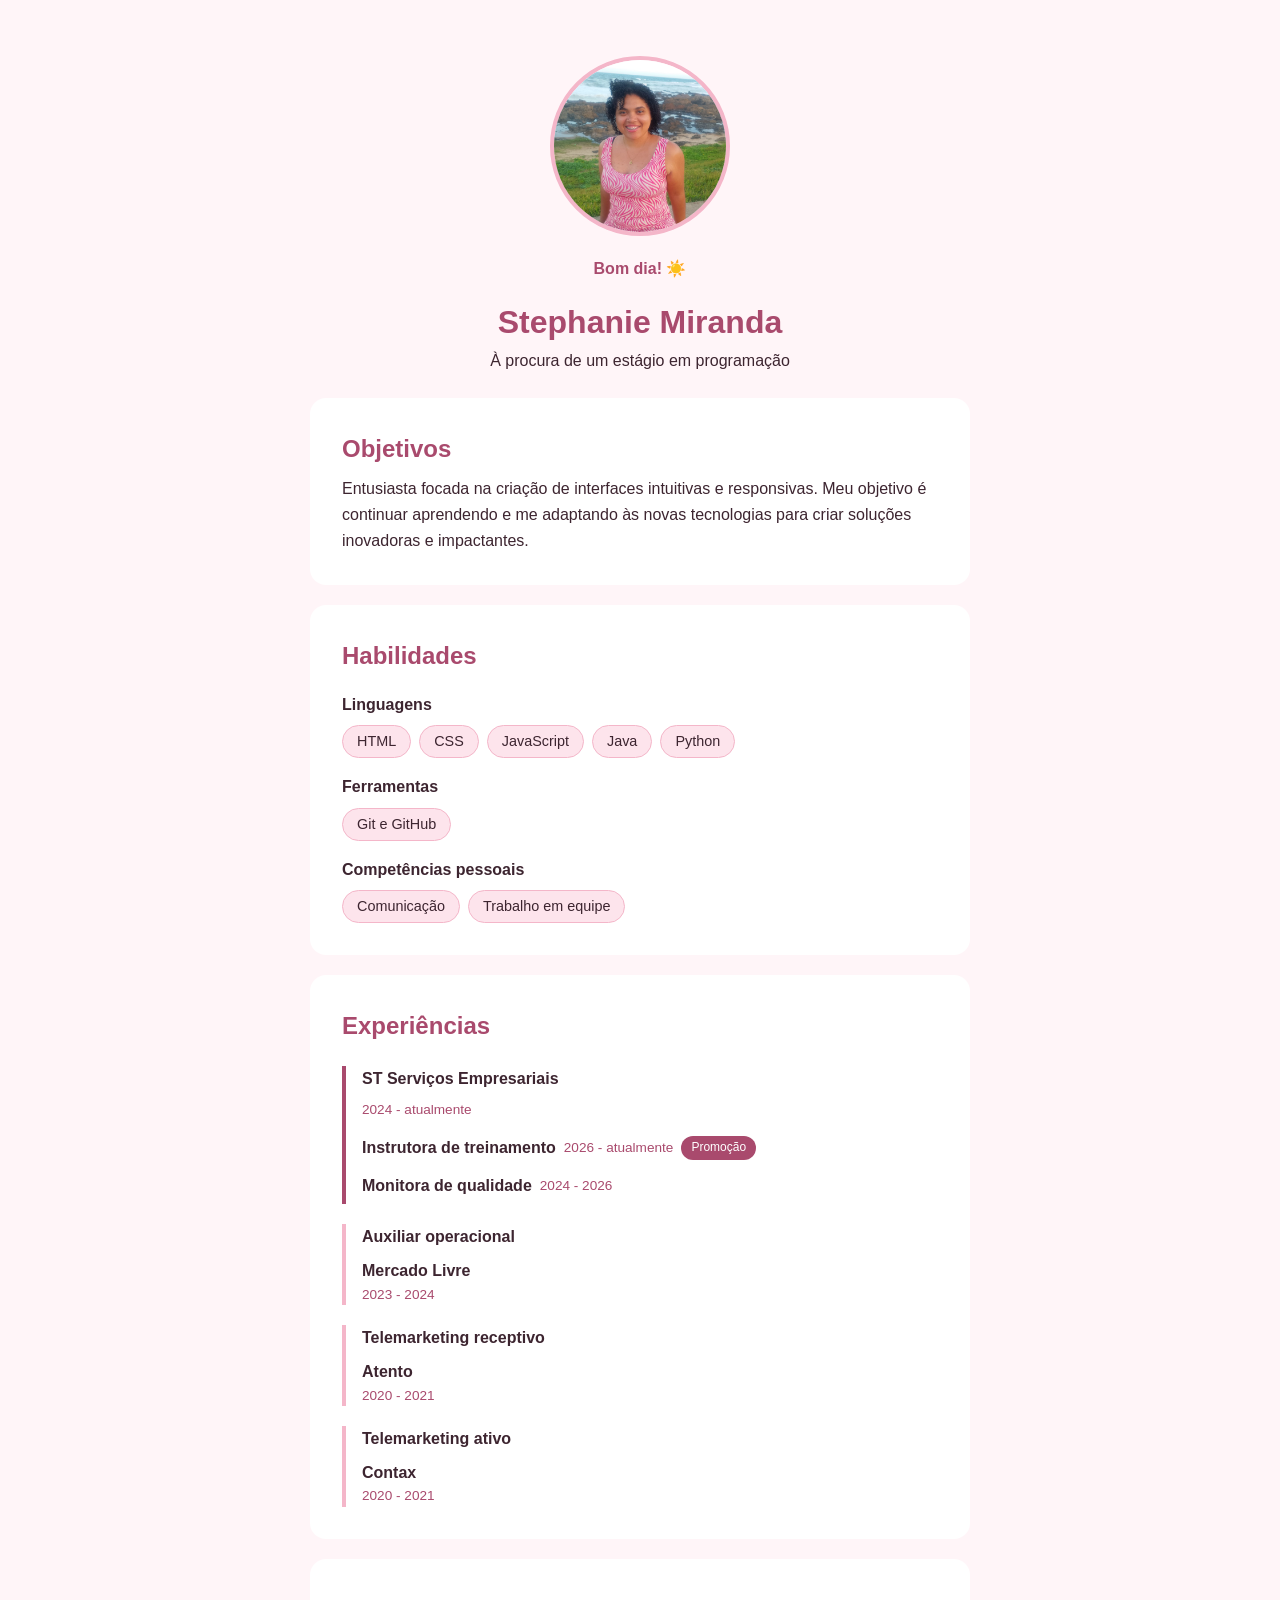
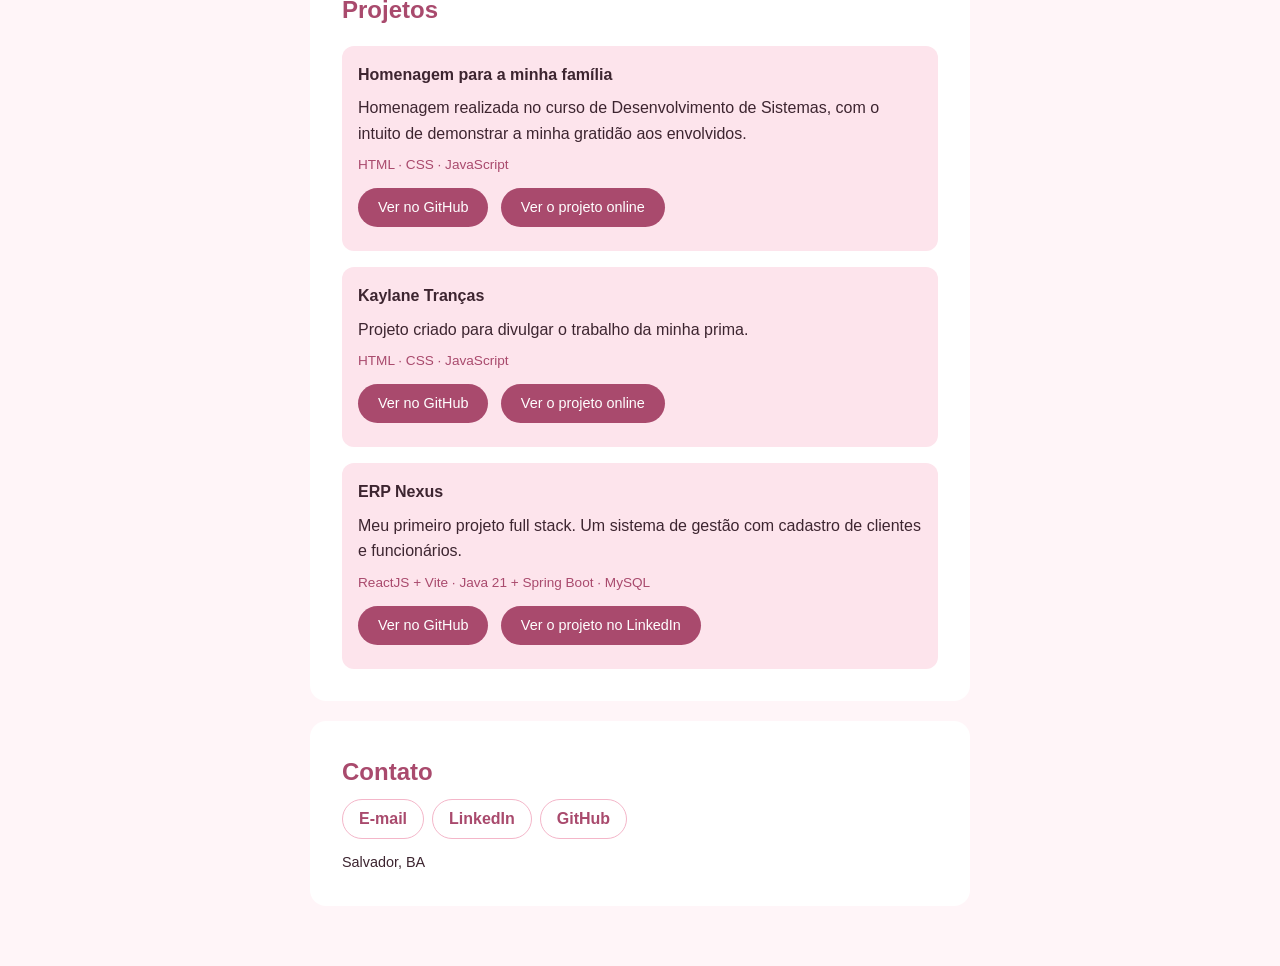
==== index.html @ fa092e09 "adicionando projetos" ====
<!DOCTYPE html>
<html lang="pt-BR">

<head>
    <meta charset="UTF-8">
    <meta name="viewport" content=" width=device-width, initial-scale=1.0">
    <title>Stephanie - Portifólio</title>
    <link rel="stylesheet" href="css/estilo.css">
</head>


<body>
    <header class="cabecalho">
        <img class="foto" src="./img/foto.jpg" alt="Foto - Stephanie">
        <p id="saudacao" class="saudacao"> </p>
        <h1>Stephanie Miranda</h1>
        <p class="titulo">À procura de um estágio em programação</p>

    </header>
    <main>
        <section id="objetivo">
            <h2>Objetivos</h2>
            <p>Entusiasta focada na criação de
                interfaces intuitivas e responsivas.
                Meu objetivo é continuar
                aprendendo e me adaptando às
                novas tecnologias para criar
                soluções inovadoras e
                impactantes.</p>

        </section>
        <section id="habilidades">
            <h2>Habilidades</h2>

            <h3>Linguagens</h3>
            <ul class="lista-habilidades">
                <li>HTML</li>
                <li>CSS</li>
                <li>JavaScript</li>
                <li>Java</li>
                <li>Python</li>
            </ul>

            <h3>Ferramentas</h3>
            <ul class="lista-habilidades">
                <li>Git e GitHub</li>
            </ul>

            <h3>Competências pessoais</h3>
            <ul class="lista-habilidades">
                <li>Comunicação</li>
                <li>Trabalho em equipe</li>
            </ul>

        </section>
        <section id="experiencias">
            <h2>Experiências</h2>

            <article class="experiencia destaque">
                <h3>ST Serviços Empresariais</h3>
                <p class="periodo"> 2024 - atualmente </p>

                <ul class="cargos">
                    <li>
                        <strong>Instrutora de treinamento</strong>
                        <span class="periodo">2026 - atualmente</span>
                        <span class="selo"> Promoção</span>
                    </li>

                    <li>
                        <strong>Monitora de qualidade</strong>
                        <span class="periodo">2024 - 2026</span>
                    </li>
                </ul>

            </article>
            <article class="experiencia">
                <h3>Auxiliar operacional</h3>
                <p class="empresa"> Mercado Livre</p>
                <p class="periodo"> 2023 - 2024</p>
            </article>

            <article class="experiencia">
                <h3>Telemarketing receptivo</h3>
                <p class="empresa">Atento</p>
                <p class="periodo"> 2020 - 2021</p>
            </article>

            <article class="experiencia">
                <h3>Telemarketing ativo</h3>
                <p class="empresa"> Contax</p>
                <p class="periodo">2020 - 2021 </p>
            </article>
        </section>

        <section id="projetos">
            <h2>Projetos</h2>
            <article class="projeto">
                <h3>Homenagem para a minha família</h3>
                <p>Homenagem realizada no curso de Desenvolvimento de Sistemas,
                    com o intuito de demonstrar a minha gratidão aos envolvidos.
                </p>
                <p class="tecnologias"> HTML · CSS · JavaScript</p>
                <a class="botao" href="https://github.com/xstephaniexsouzax/Homenagem" target="_blank"
                    rel="noopener noreferrer">Ver no GitHub</a>
                <a class="botao" href="https://homenagem-zeta.vercel.app/" target="_blank" rel="noopener noreferrer">Ver
                    o projeto online</a>
            </article>

            <article class="projeto">
                <h3>Kaylane Tranças</h3>
                <p>
                    Projeto criado para divulgar o trabalho da minha prima.
                </p>
                <p class="tecnologias"> HTML · CSS · JavaScript</p>
                <a class="botao" href="https://github.com/xstephaniexsouzax/kaylane-trancas-landing-page"
                    target="_blank" rel="noopener noreferrer">Ver no GitHub</a>
                <a class="botao" href="https://kaylane-trancas-landing-page.vercel.app/" target="_blank"
                    rel="noopener noreferrer">Ver o projeto online</a>
            </article>

            <article class="projeto">
                <h3>ERP Nexus</h3>
                <p>
                    Meu primeiro projeto full stack. Um sistema de gestão com cadastro de clientes e funcionários.
                </p>
                <p class="tecnologias"> ReactJS + Vite · Java 21 + Spring Boot · MySQL</p>
                <a class="botao" href="https://github.com/xstephaniexsouzax/AtividadeFullStack30.06.2026"
                    target="_blank" rel="noopener noreferrer">Ver no GitHub</a>
                    <a class="botao" href="https://lnkd.in/p/dg-jmSgu" target="_blank"
                    rel="noopener noreferrer">Ver o projeto no LinkedIn</a>
                
            </article>
        </section>

        <section id="contato">
            <h2>Contato</h2>

            <ul class="lista-contato">
                <li><a href="mailto:stephaniesis024@gmail.com">E-mail</a></li>
                <li><a href="https://www.linkedin.com/in/stephanie-miranda-962585301" target="_blank"
                        rel="noopener noreferrer">LinkedIn</a></li>
                <li><a href="https://github.com/xstephaniexsouzax" target="_blank" rel="noopener noreferrer">GitHub</a>
                </li>
            </ul>

            <p class="localizacao"> Salvador, BA</p>
        </section>

    </main>
    <script src="js/script.js"></script>
</body>

</html>
---- css/estilo.css ----
:root{
    --fundo: #fff5f8;
    --cartao: #FDE4EC;
    --rosa-suave: #F4B6C9;
    --rosa-medio:  #E58FAC;
    --rosa-escuro: #A94A6D;
    --texto: #3D2530;
}

*{
    margin: 0;
    padding: 0;
    box-sizing: border-box;
}

body{
    font-family: 'Segoe UI', Arial,sans-serif;
    background-color: var(--fundo);
    color: var(--texto);
    line-height: 1.6;
}

.cabecalho{
    text-align: center;
    padding: 40px 20px 24px;
}

.foto{
    width: 150px;
    height: 150px;
    border-radius: 50%;
    object-fit: cover;
    border: 4px solid var(--rosa-suave);
}

.cabecalho h1{
    margin-top: 16px;
    color: var(--rosa-escuro);
}
main{
    max-width: 700px;
    margin: 0 auto;
    padding: 0 20px 40px;
}

section{
    background-color: white;
    border-radius: 16px;
    padding: 24px;
    margin-bottom: 20px;
}

section h2{
    color: var(--rosa-escuro);
    margin-bottom: 8px;
}
section h3{
    font-size: 1rem;
    margin-top: 16px;
    margin-bottom: 8px;
}

.lista-habilidades{
    list-style: none;
    display: flex;
    flex-wrap: wrap;
    gap: 8px;
}

.lista-habilidades li{
    background-color: var(--cartao);
    color: var(--texto);
    border: 1px solid var(--rosa-suave);
    border-radius: 999px;
    padding: 4px 14px;
    font-size: 0.9rem;
}
.experiencia{
    border-left: 4px solid var(--rosa-suave);
    padding-left: 16px;
    margin-top: 20px;
}
.experiencia h3{
    margin-top: 0;
}

.destaque{
    border-left-color: var(--rosa-escuro);
}
.empresa{
    font-weight: 600;
}
.periodo{
    font-size: 0.85rem;
    color: var(--rosa-escuro);
}
.cargos {
    list-style:none;
    margin-top: 8px;
}

.cargos li{
    display: flex;
    flex-wrap: wrap;
    align-items: center;
    gap: 8px;
    padding: 6px 0;
}

.selo{
    background-color: var(--rosa-escuro);
    color: white;
    font-size: 0.75rem;
    padding: 2px 10px;
    border-radius: 999px;
}
.projeto{
    background-color: var(--cartao);
    border-radius: 12px;
    padding: 16px;
    margin-top: 16px;
}

.projeto h3{
    margin-top: 0;
}

.tecnologias{
    font-size: 0.85em;
    color: var(--rosa-escuro);
    margin: 8px 0 12px;
}
.botao{
    display: inline-block;
    background-color: var(--rosa-escuro);
    color: white;
    padding: 8px 20px;
    border-radius: 999px;
    text-decoration: none;
    font-size: 0.9rem;
    margin: 0 8px 8px 0;
}

.botao:hover{
    opacity: 0.85;
}

.lista-contato{
    list-style: none;
    display: flex;
    flex-wrap: wrap;
    gap: 8px;
}

.lista-contato a {
    display: inline-block;
    background-color: white;
    color: var(--rosa-escuro);
    border: 1px solid var(--rosa-suave);
    border-radius: 999px;
    padding: 6px 16px;
    text-decoration: none;
    font-weight: 600;
}

.lista-contato a:hover{
    background-color: var(--cartao);
}

.localizacao{
    margin-top: 12px;
    font-size: 0.9rem;
}


@media(min-width:768px){
    .foto{
        width: 180px;
        height: 180px;
    }
    .cabecalho{
        padding-top: 56px;
    }
    section{
        padding: 32px;
    }
}

.saudacao{
    color: var(--rosa-escuro);
    font-weight: 600;
    margin-top: 12px;
}
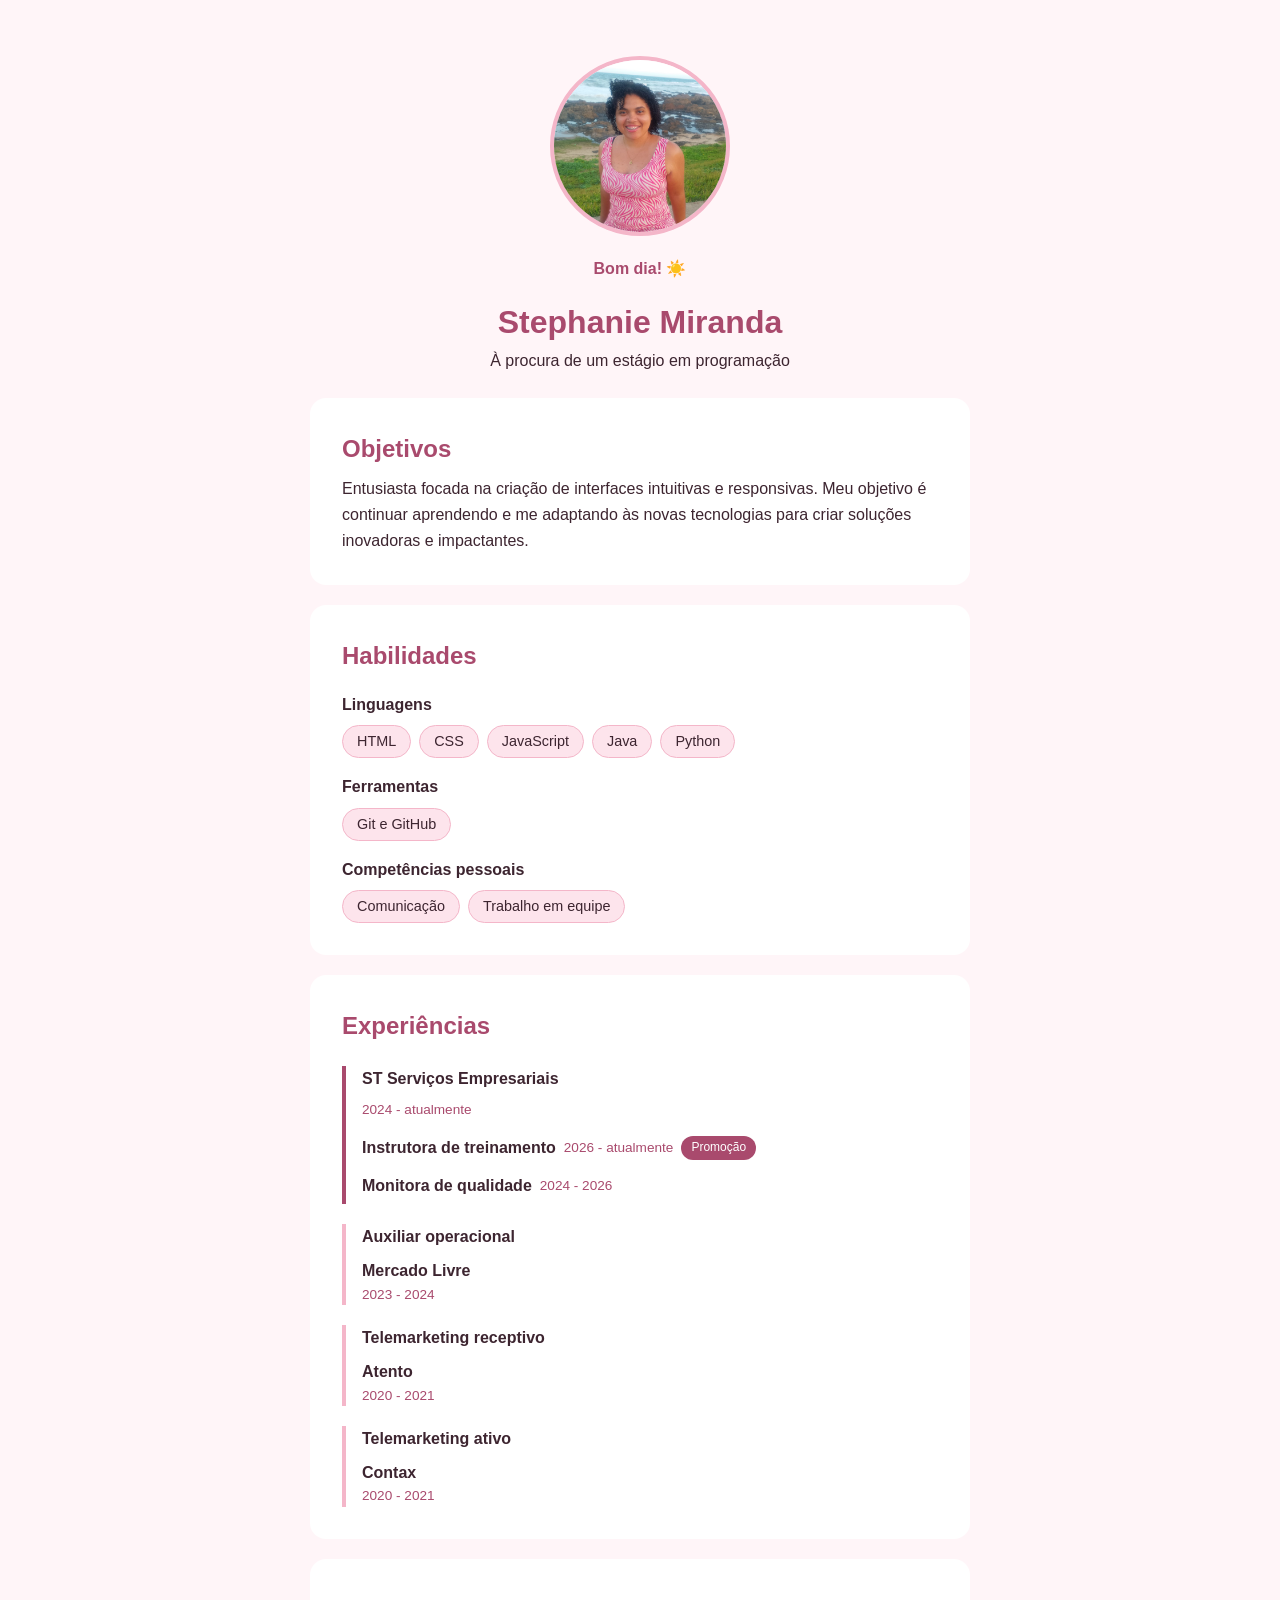
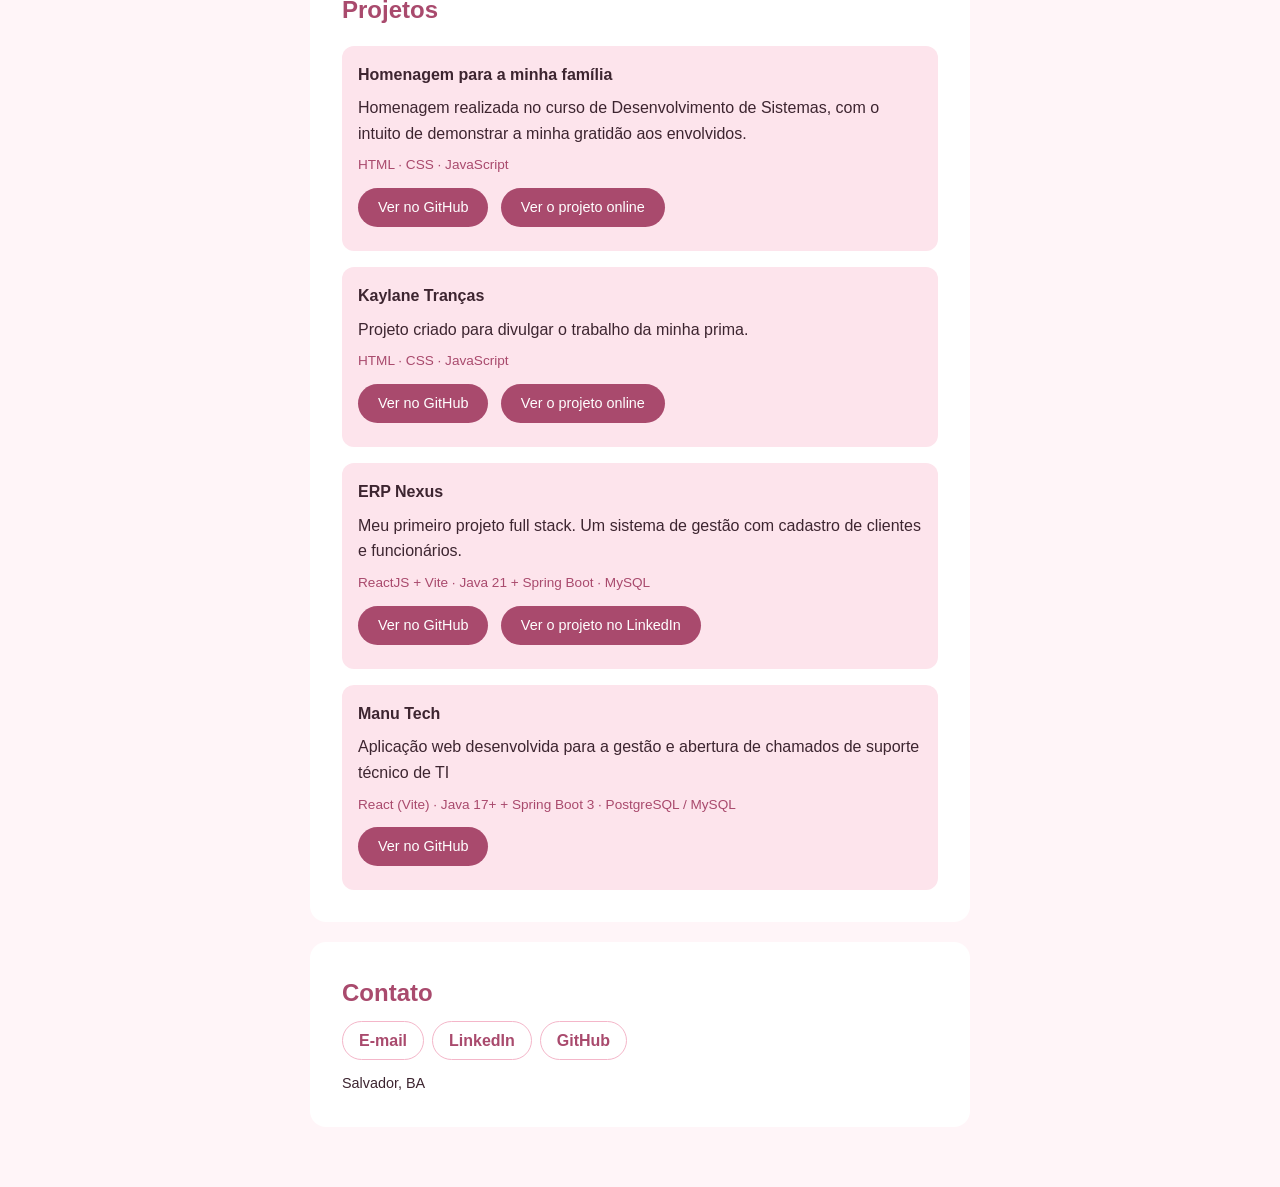
==== commit f58e8629: "adicionando projetos" ====
--- a/index.html
+++ b/index.html
@@ -95,6 +95,7 @@
 
         <section id="projetos">
             <h2>Projetos</h2>
+            <!-- Homenagem -->
             <article class="projeto">
                 <h3>Homenagem para a minha família</h3>
                 <p>Homenagem realizada no curso de Desenvolvimento de Sistemas,
@@ -107,6 +108,7 @@
                     o projeto online</a>
             </article>
 
+            <!-- Homenagem -->
             <article class="projeto">
                 <h3>Kaylane Tranças</h3>
                 <p>
@@ -118,7 +120,7 @@
                 <a class="botao" href="https://kaylane-trancas-landing-page.vercel.app/" target="_blank"
                     rel="noopener noreferrer">Ver o projeto online</a>
             </article>
-
+            <!-- ERP Nexus -->
             <article class="projeto">
                 <h3>ERP Nexus</h3>
                 <p>
@@ -127,9 +129,19 @@
                 <p class="tecnologias"> ReactJS + Vite · Java 21 + Spring Boot · MySQL</p>
                 <a class="botao" href="https://github.com/xstephaniexsouzax/AtividadeFullStack30.06.2026"
                     target="_blank" rel="noopener noreferrer">Ver no GitHub</a>
-                    <a class="botao" href="https://lnkd.in/p/dg-jmSgu" target="_blank"
-                    rel="noopener noreferrer">Ver o projeto no LinkedIn</a>
-                
+                <a class="botao" href="https://lnkd.in/p/dg-jmSgu" target="_blank" rel="noopener noreferrer">Ver o
+                    projeto no LinkedIn</a>
+
+            </article>
+            <!-- Manu Tech-->
+            <article class="projeto">
+                <h3>Manu Tech</h3>
+                <p>
+                    Aplicação web desenvolvida para a gestão e abertura de chamados de suporte técnico de TI
+                </p>
+                <p class="tecnologias"> React (Vite) · Java 17+ + Spring Boot 3 · PostgreSQL / MySQL</p>
+                <a class="botao" href="https://github.com/AlvaroCoe/projeto-manu-back" target="_blank"
+                    rel="noopener noreferrer">Ver no GitHub</a>
             </article>
         </section>
 
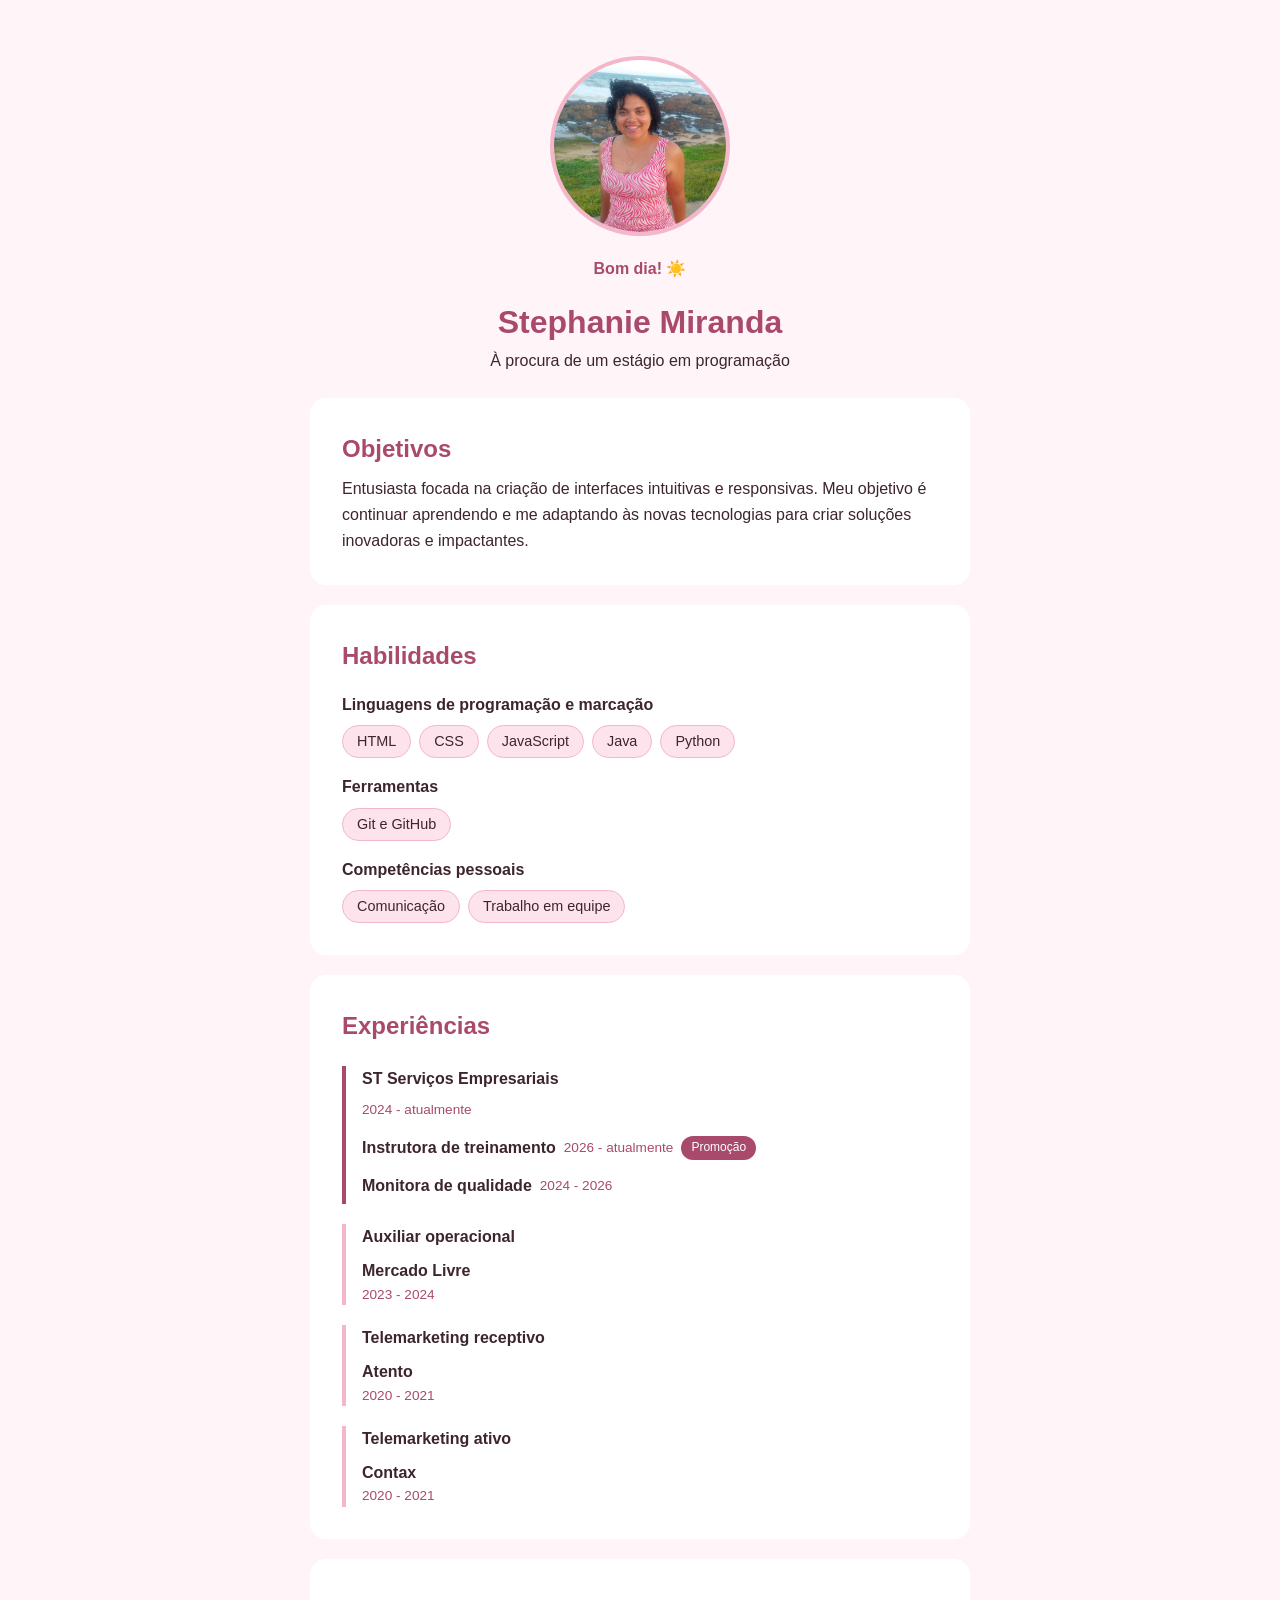
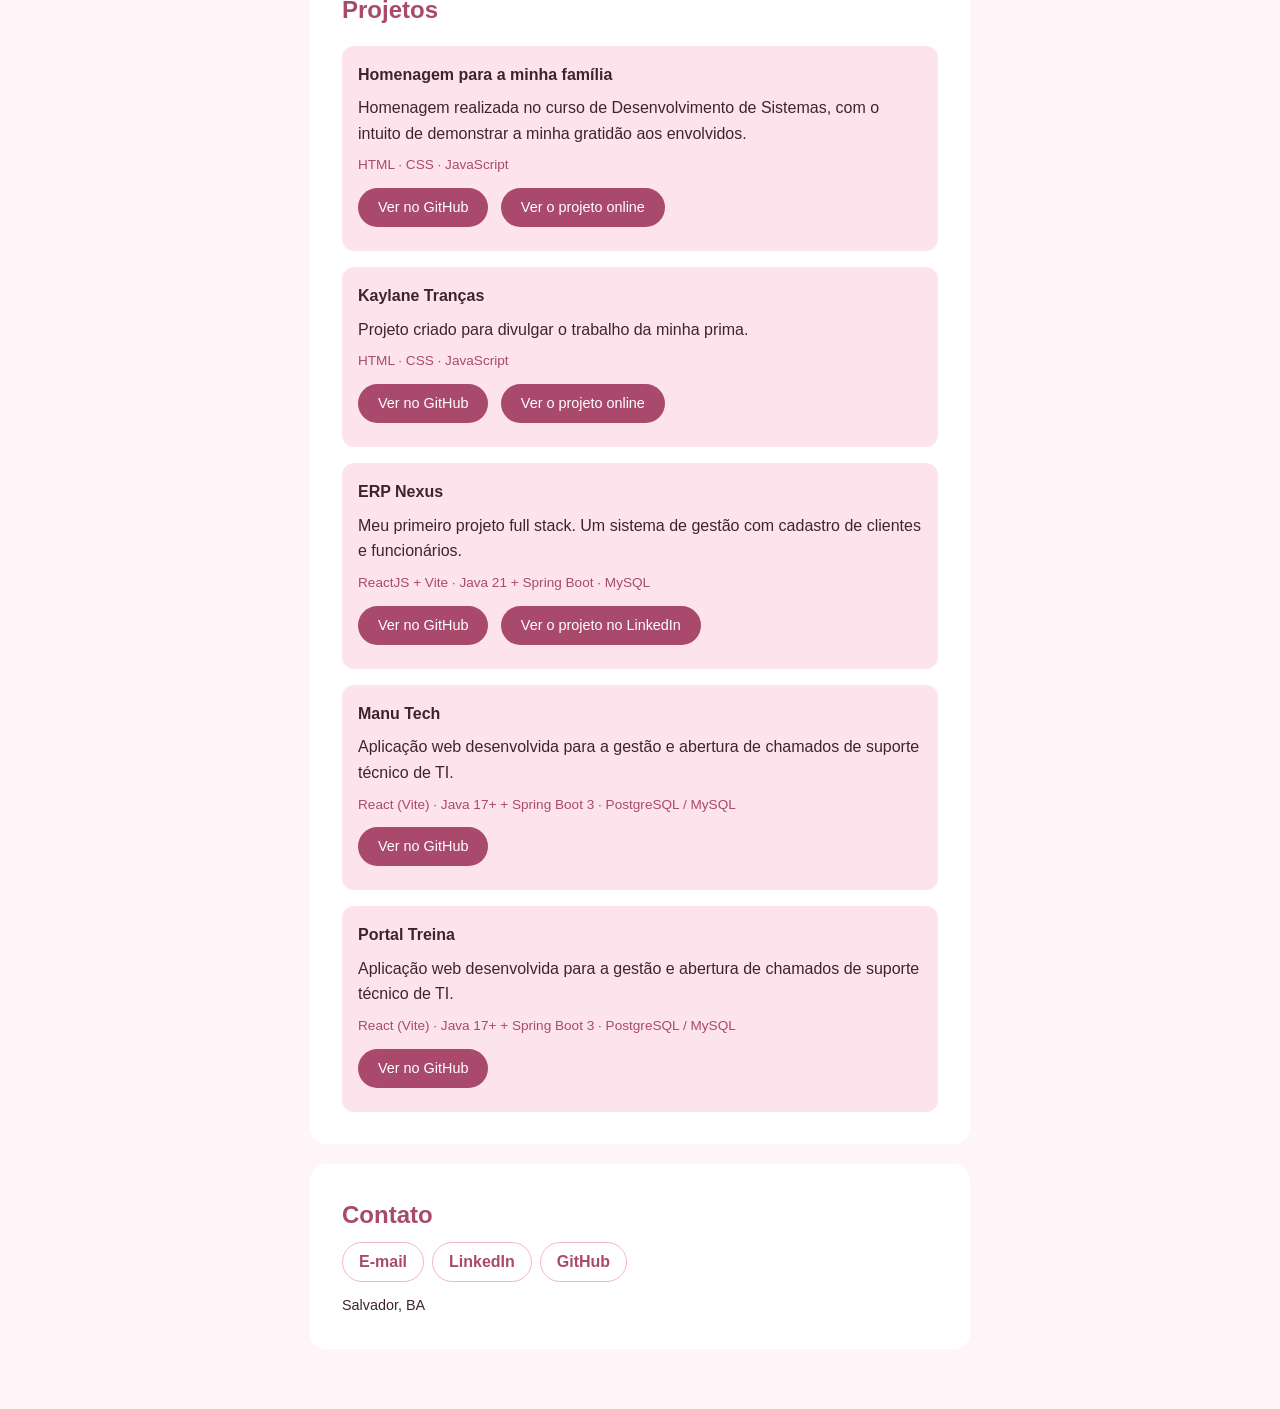
==== commit 44bf7431: "adicionando projetos" ====
--- a/index.html
+++ b/index.html
@@ -32,7 +32,7 @@
         <section id="habilidades">
             <h2>Habilidades</h2>
 
-            <h3>Linguagens</h3>
+            <h3>Linguagens de programação e marcação</h3>
             <ul class="lista-habilidades">
                 <li>HTML</li>
                 <li>CSS</li>
@@ -131,18 +131,30 @@
                     target="_blank" rel="noopener noreferrer">Ver no GitHub</a>
                 <a class="botao" href="https://lnkd.in/p/dg-jmSgu" target="_blank" rel="noopener noreferrer">Ver o
                     projeto no LinkedIn</a>
+            </article>
 
-            </article>
             <!-- Manu Tech-->
             <article class="projeto">
                 <h3>Manu Tech</h3>
                 <p>
-                    Aplicação web desenvolvida para a gestão e abertura de chamados de suporte técnico de TI
+                    Aplicação web desenvolvida para a gestão e abertura de chamados de suporte técnico de TI.
                 </p>
                 <p class="tecnologias"> React (Vite) · Java 17+ + Spring Boot 3 · PostgreSQL / MySQL</p>
                 <a class="botao" href="https://github.com/AlvaroCoe/projeto-manu-back" target="_blank"
                     rel="noopener noreferrer">Ver no GitHub</a>
             </article>
+
+            <!-- Portal Treina-->
+            <article class="projeto">
+                <h3>Portal Treina</h3>
+                <p>
+                    Aplicação web desenvolvida para a gestão e abertura de chamados de suporte técnico de TI.
+                </p>
+                <p class="tecnologias"> React (Vite) · Java 17+ + Spring Boot 3 · PostgreSQL / MySQL</p>
+                <a class="botao" href="https://github.com/AlvaroCoe/projeto-manu-back" target="_blank"
+                    rel="noopener noreferrer">Ver no GitHub</a>
+            </article>
+
         </section>
 
         <section id="contato">
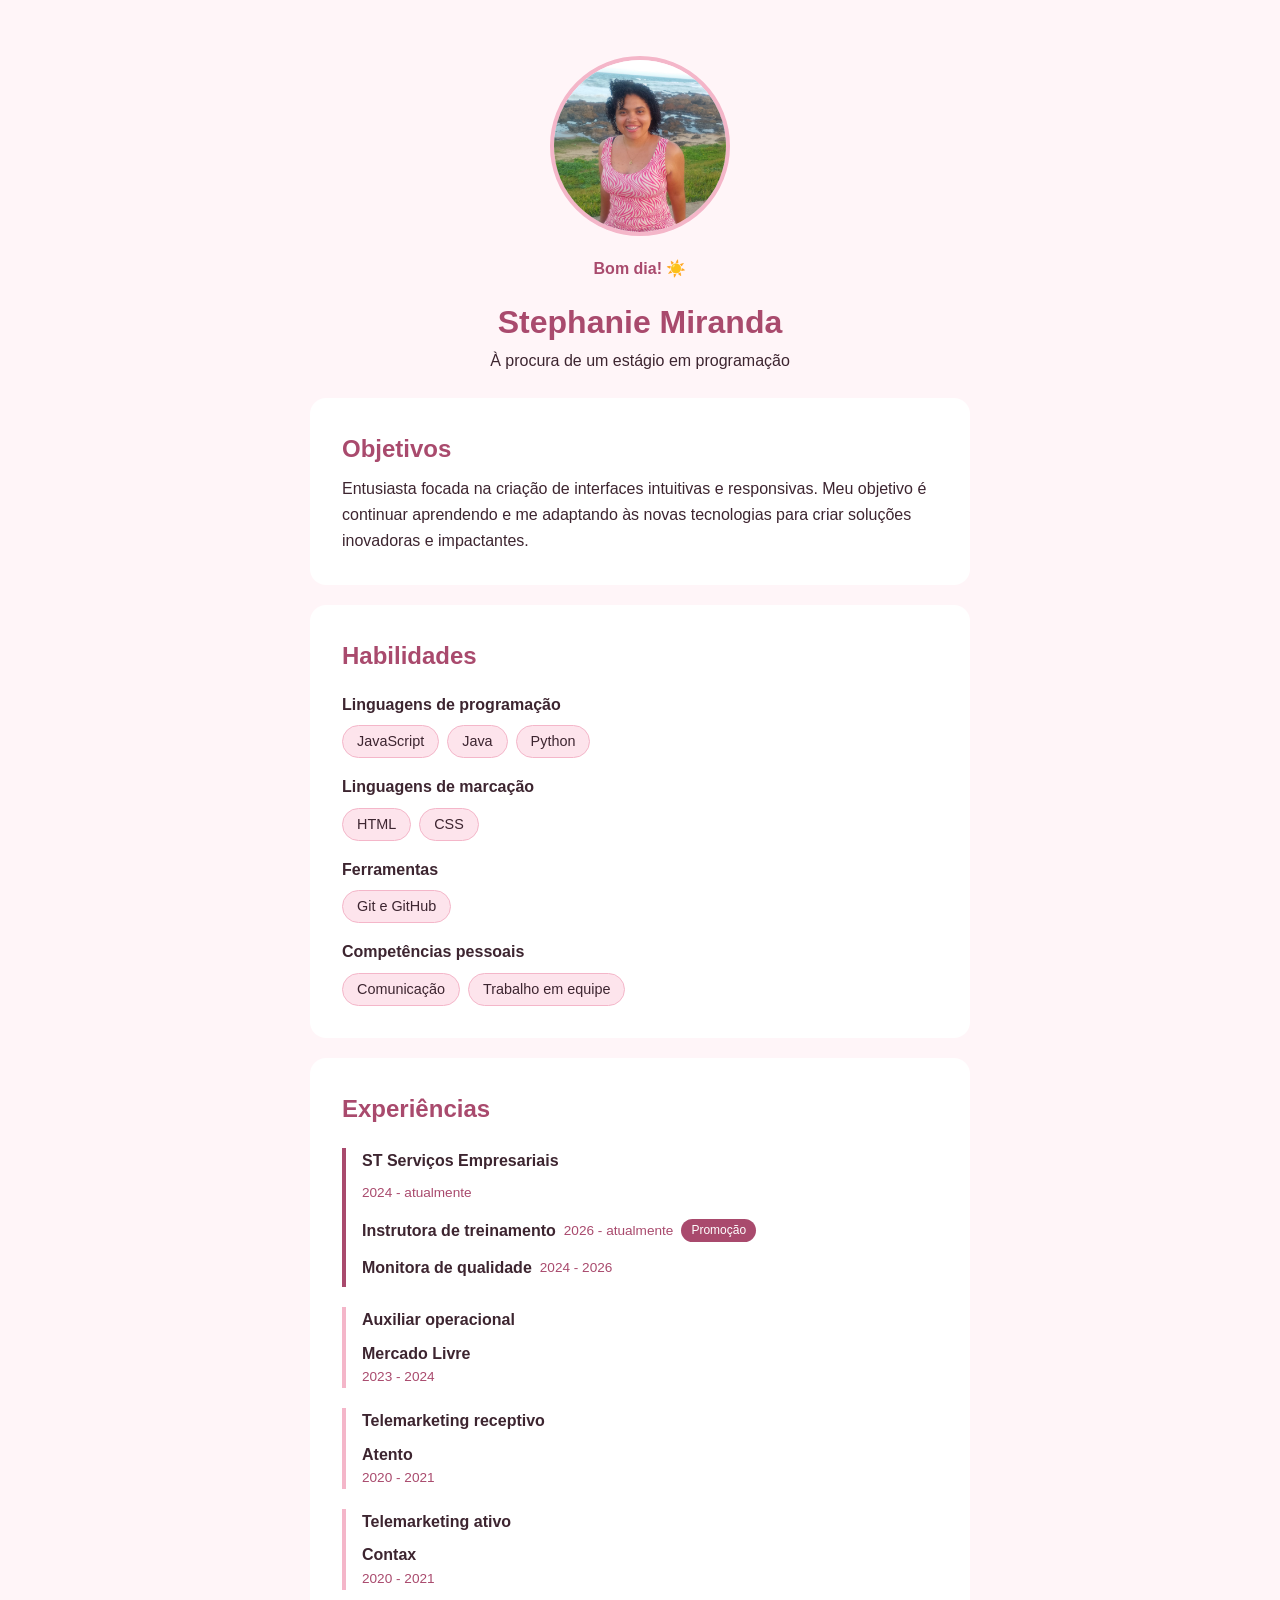
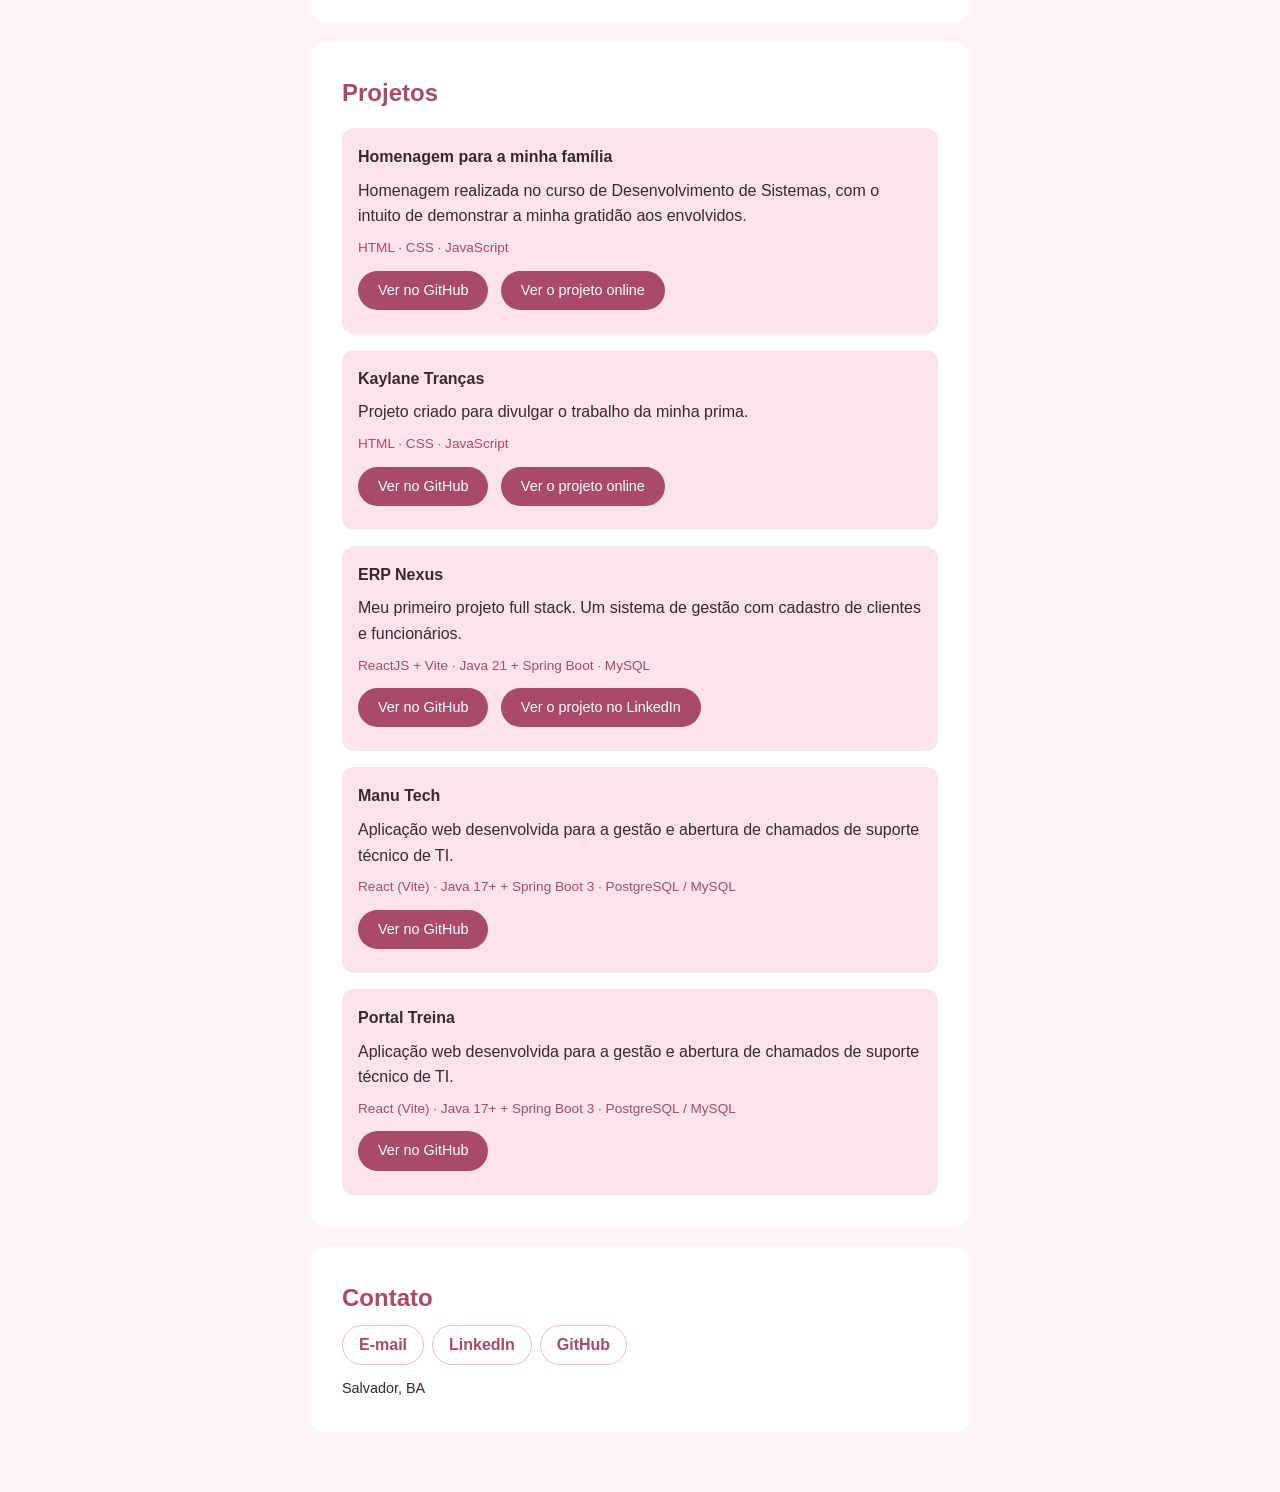
==== commit 35303ee7: "linguagens" ====
--- a/index.html
+++ b/index.html
@@ -32,13 +32,17 @@
         <section id="habilidades">
             <h2>Habilidades</h2>
 
-            <h3>Linguagens de programação e marcação</h3>
+            <h3>Linguagens de programação</h3>
+            <ul class="lista-habilidades">
+                <li>JavaScript</li>
+                <li>Java</li>
+                <li>Python</li>
+            </ul>
+
+             <h3>Linguagens de marcação</h3>
             <ul class="lista-habilidades">
                 <li>HTML</li>
                 <li>CSS</li>
-                <li>JavaScript</li>
-                <li>Java</li>
-                <li>Python</li>
             </ul>
 
             <h3>Ferramentas</h3>
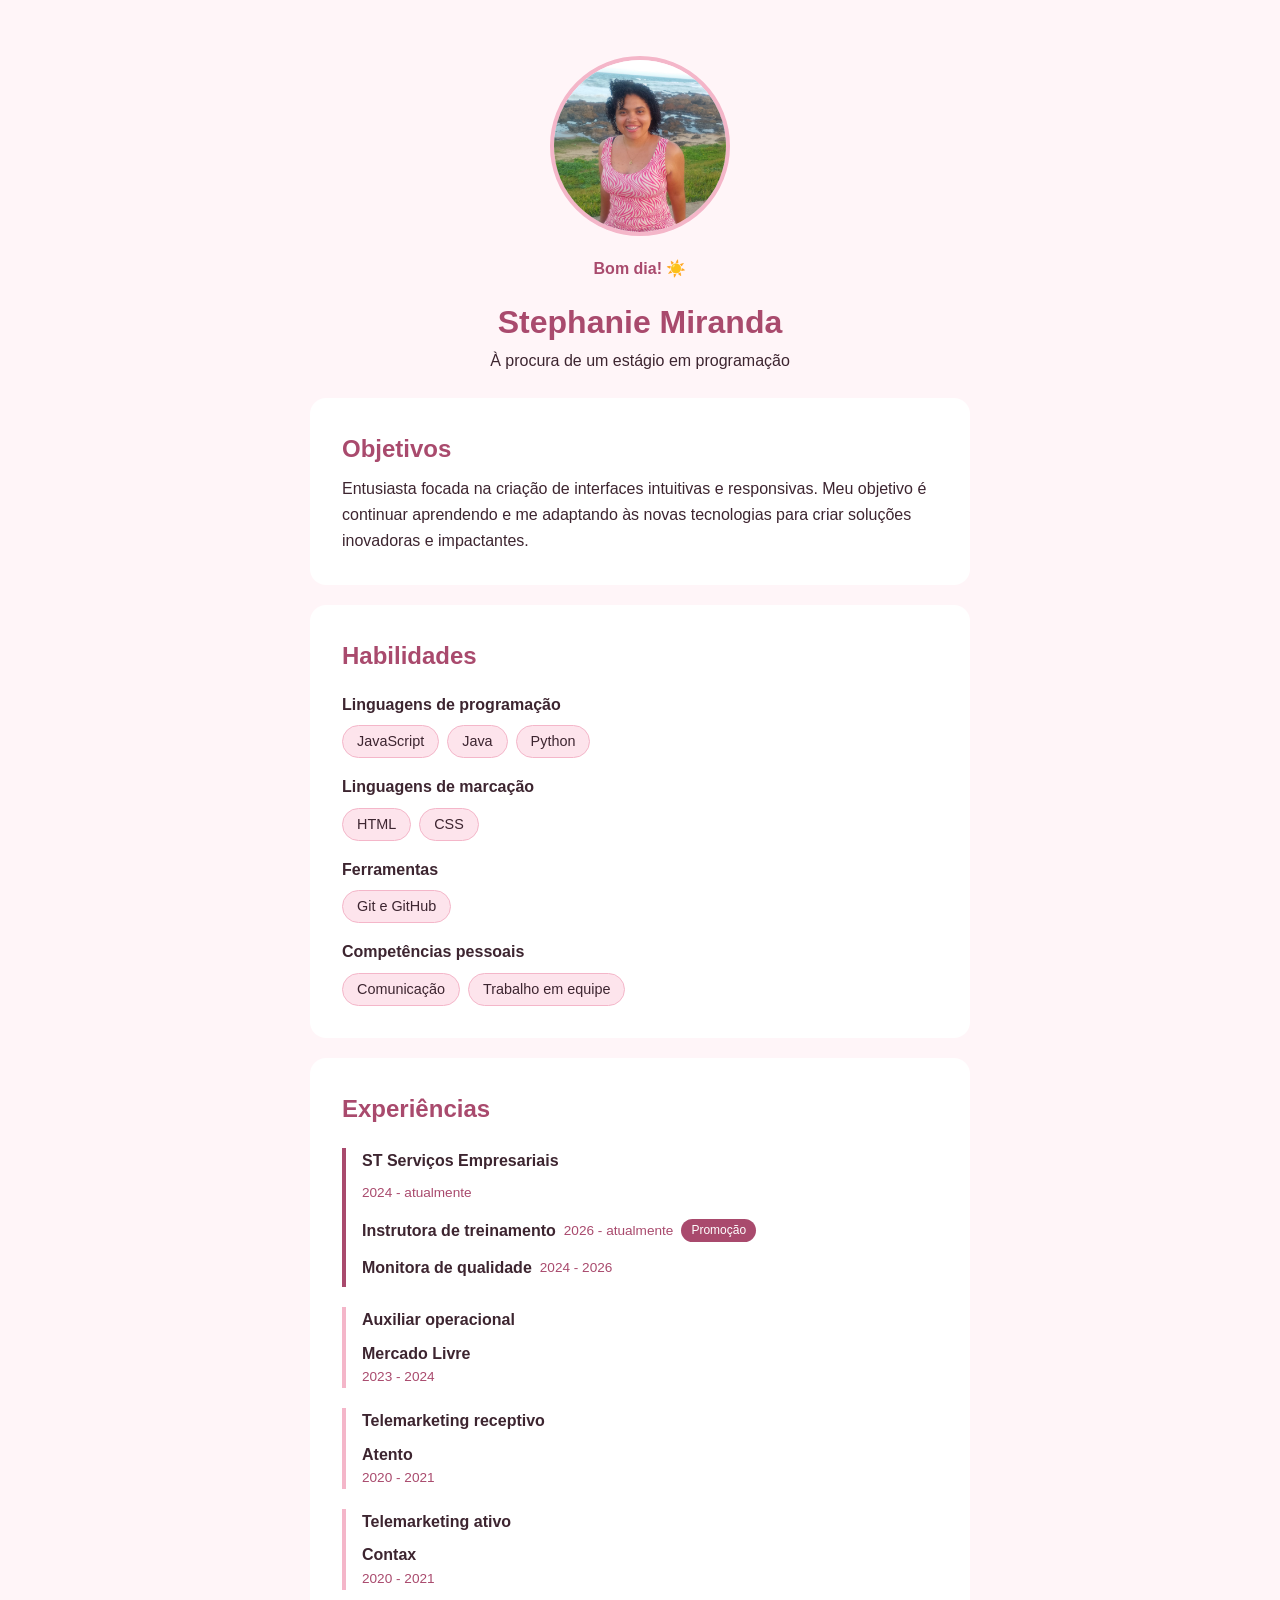
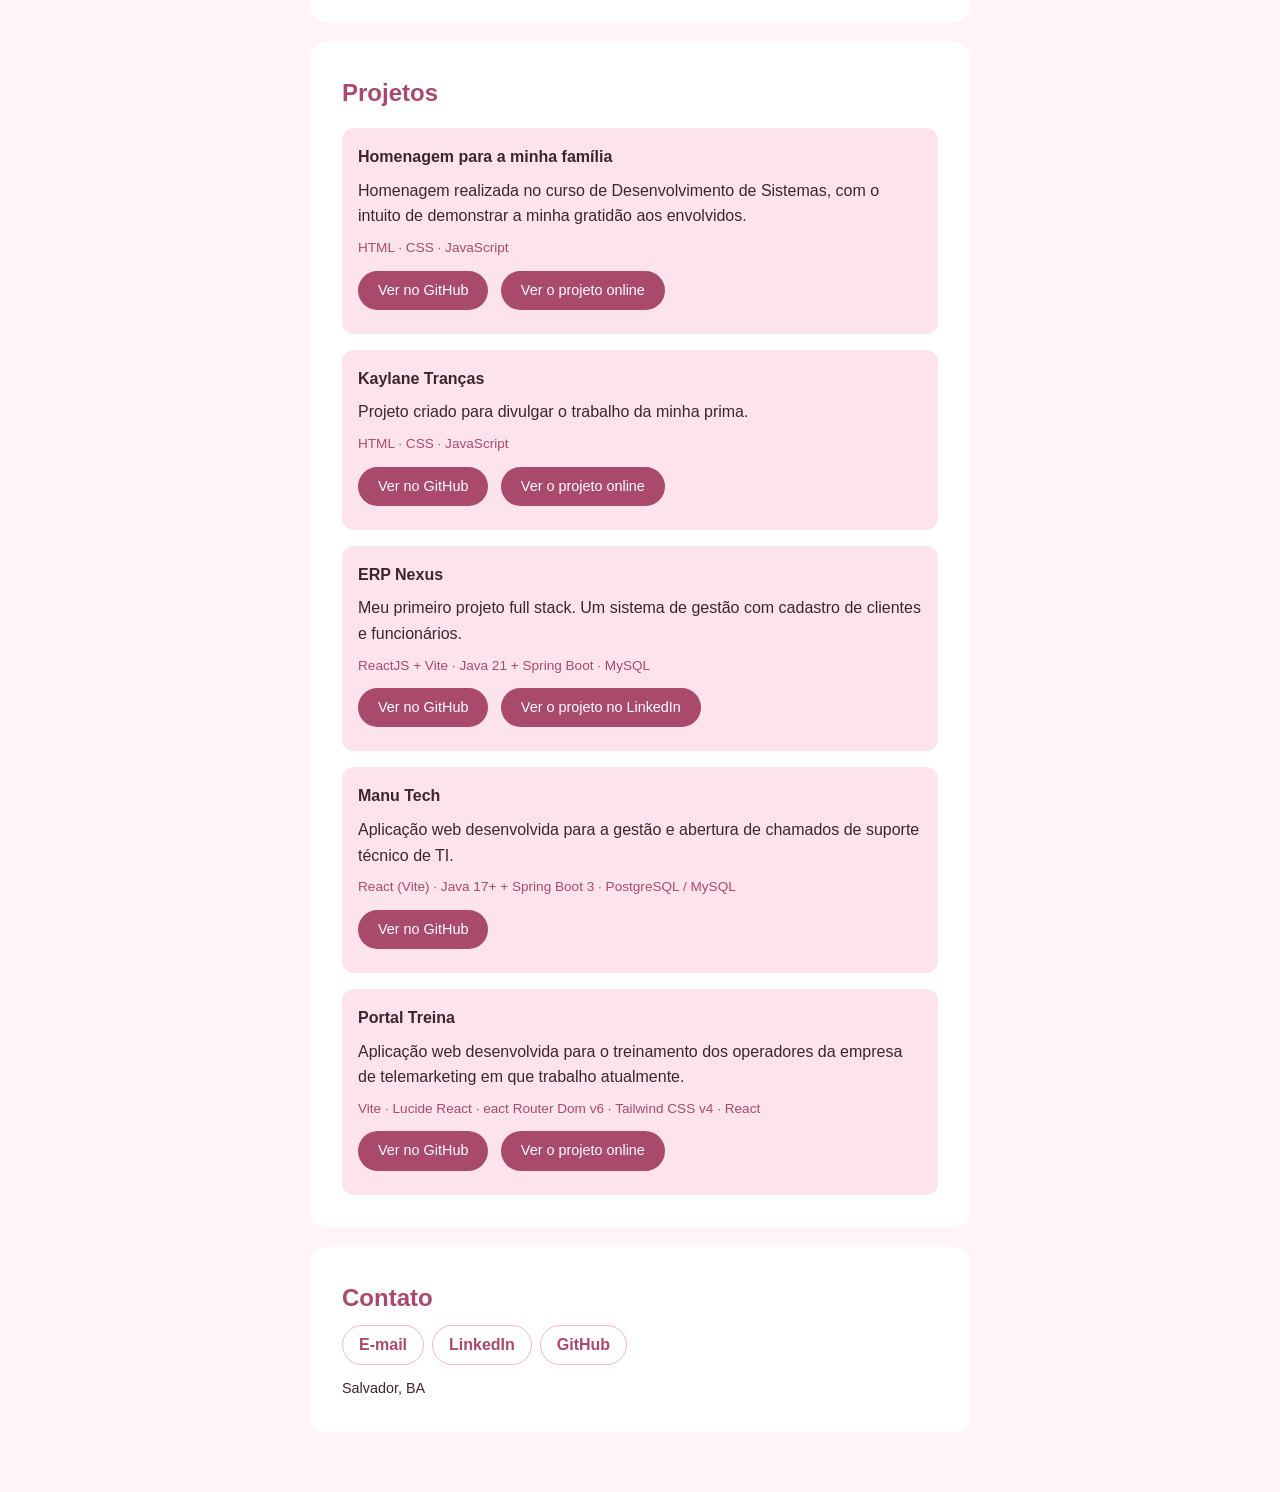
==== commit 30c26cef: "projetos" ====
--- a/index.html
+++ b/index.html
@@ -152,11 +152,13 @@
             <article class="projeto">
                 <h3>Portal Treina</h3>
                 <p>
-                    Aplicação web desenvolvida para a gestão e abertura de chamados de suporte técnico de TI.
+                    Aplicação web desenvolvida para o treinamento dos operadores da empresa de telemarketing em que trabalho atualmente.
                 </p>
-                <p class="tecnologias"> React (Vite) · Java 17+ + Spring Boot 3 · PostgreSQL / MySQL</p>
-                <a class="botao" href="https://github.com/AlvaroCoe/projeto-manu-back" target="_blank"
+                <p class="tecnologias"> Vite · Lucide React · eact Router Dom v6 · Tailwind CSS v4 · React</p>
+                <a class="botao" href="https://github.com/xstephaniexsouzax/Treinamentos" target="_blank"
                     rel="noopener noreferrer">Ver no GitHub</a>
+                      <a class="botao" href="https://treinamento-nine-azure.vercel.app/" target="_blank"
+                    rel="noopener noreferrer">Ver o projeto online</a>
             </article>
 
         </section>
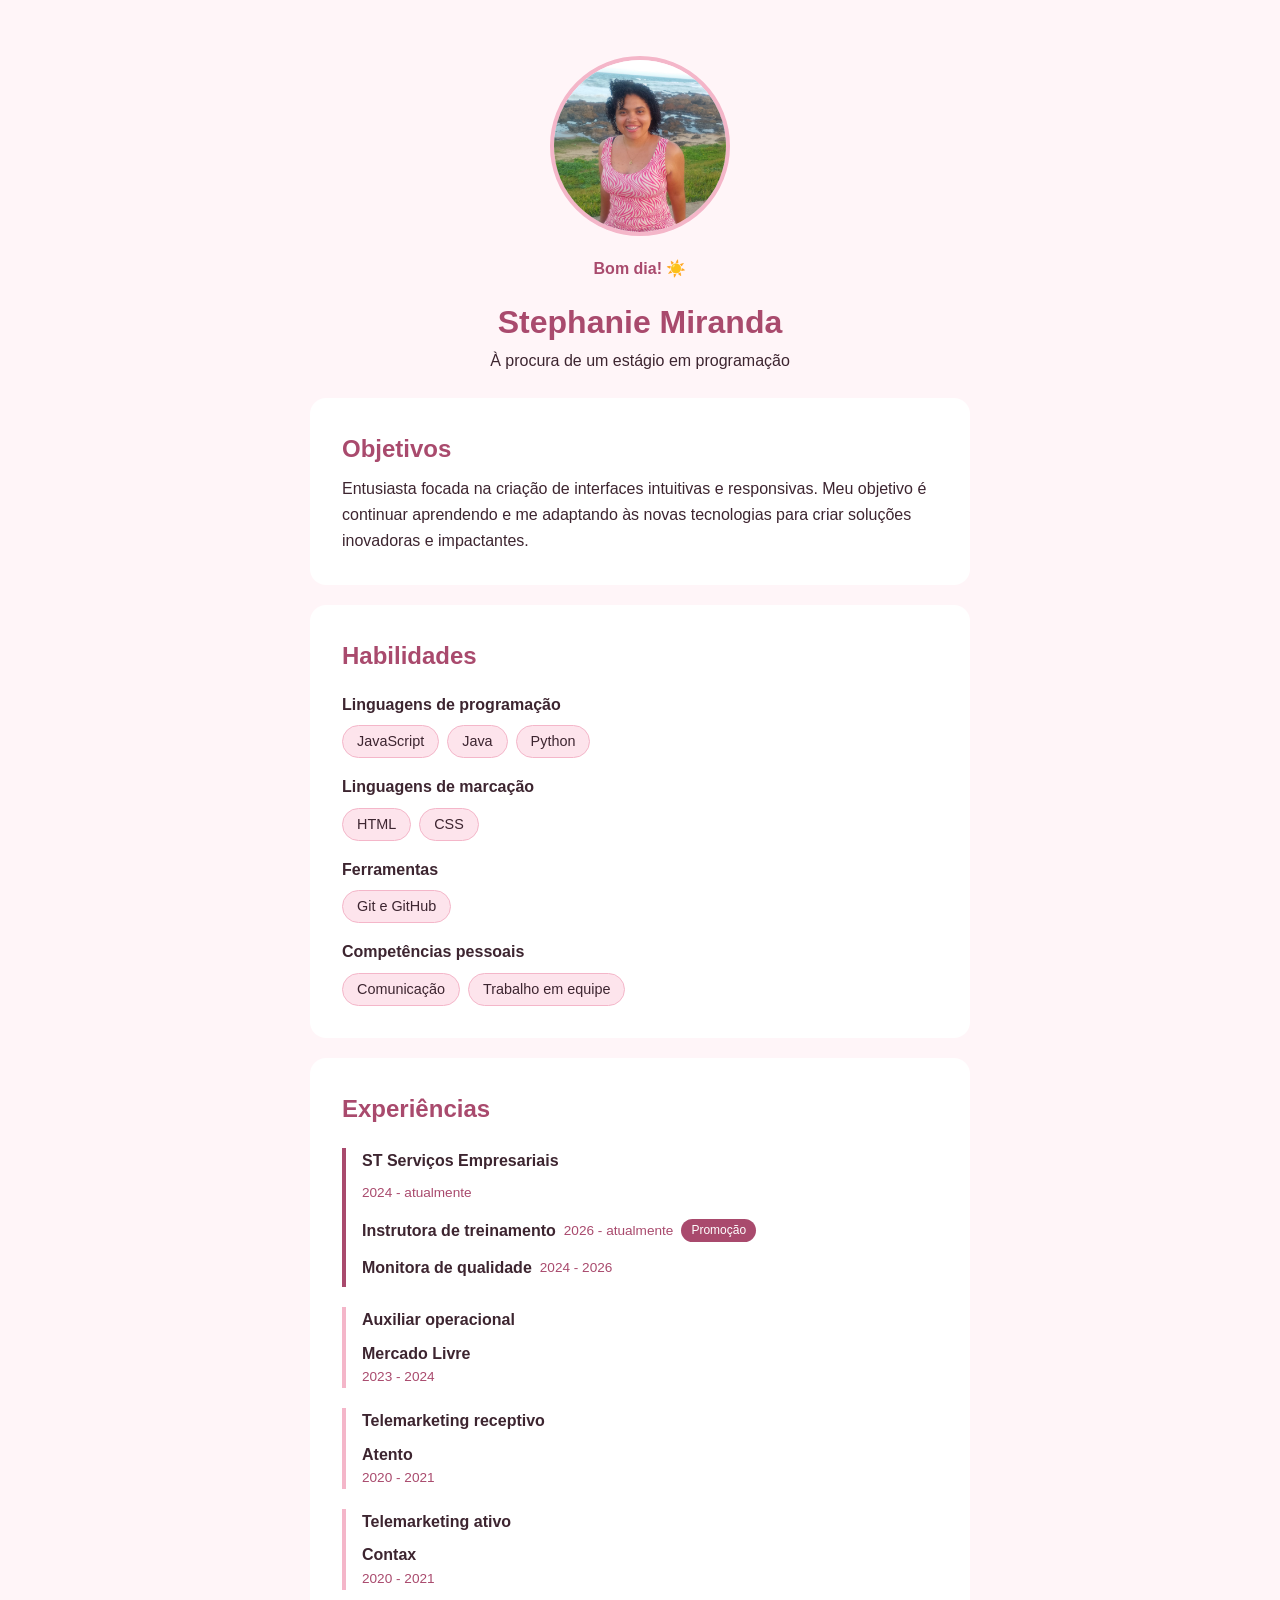
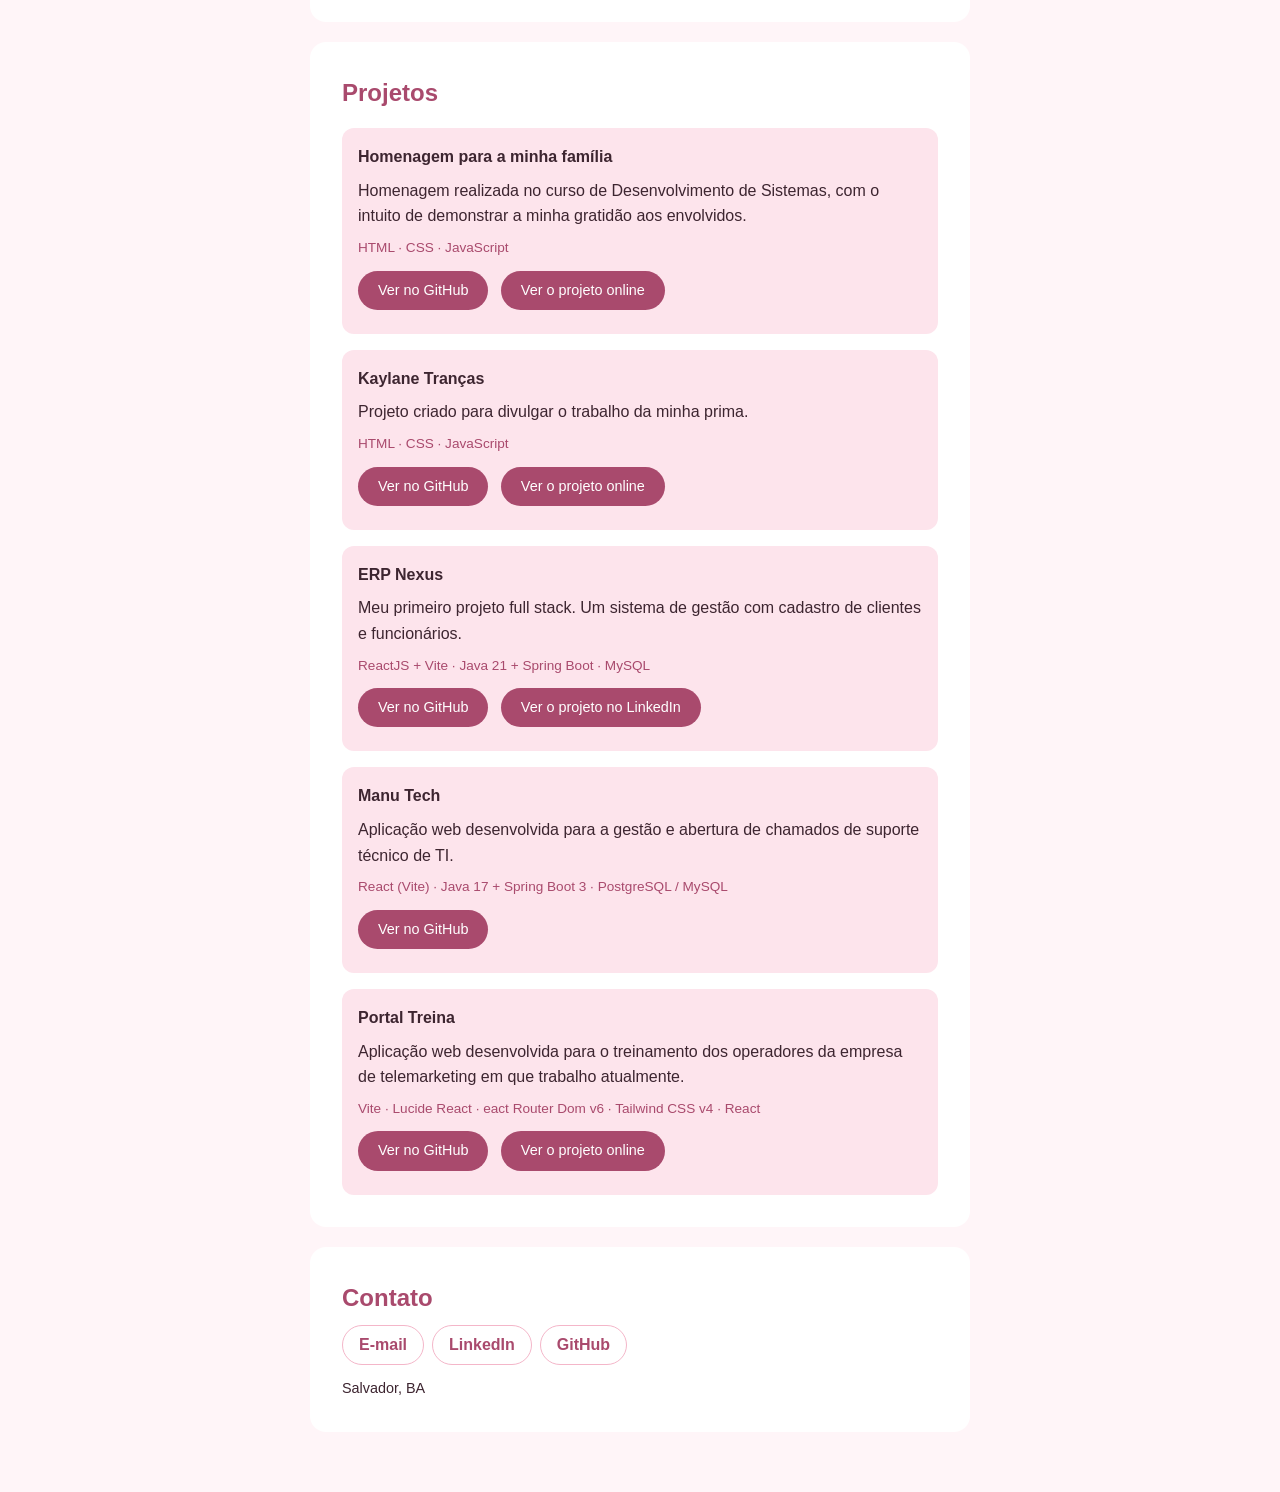
==== commit 91d1f89f: "projetos" ====
--- a/index.html
+++ b/index.html
@@ -143,7 +143,7 @@
                 <p>
                     Aplicação web desenvolvida para a gestão e abertura de chamados de suporte técnico de TI.
                 </p>
-                <p class="tecnologias"> React (Vite) · Java 17+ + Spring Boot 3 · PostgreSQL / MySQL</p>
+                <p class="tecnologias"> React (Vite) · Java 17 + Spring Boot 3 · PostgreSQL / MySQL</p>
                 <a class="botao" href="https://github.com/AlvaroCoe/projeto-manu-back" target="_blank"
                     rel="noopener noreferrer">Ver no GitHub</a>
             </article>
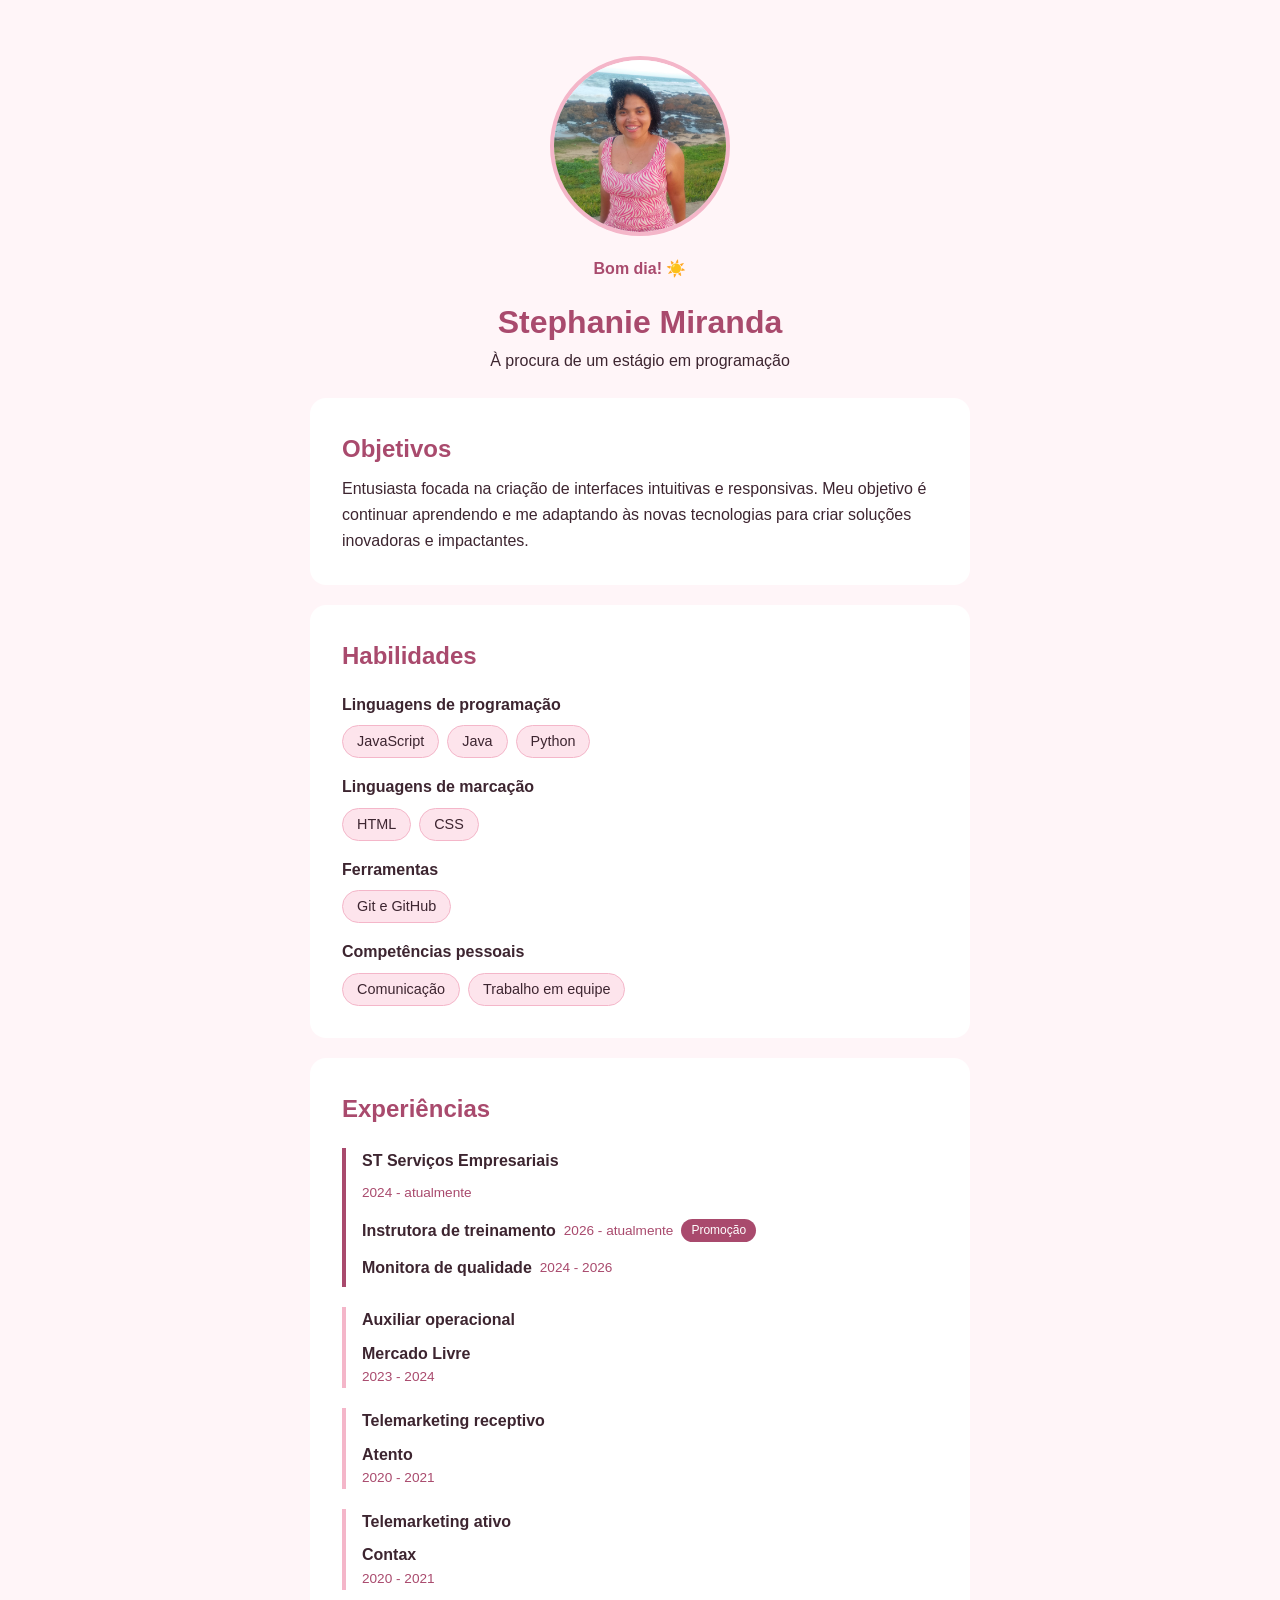
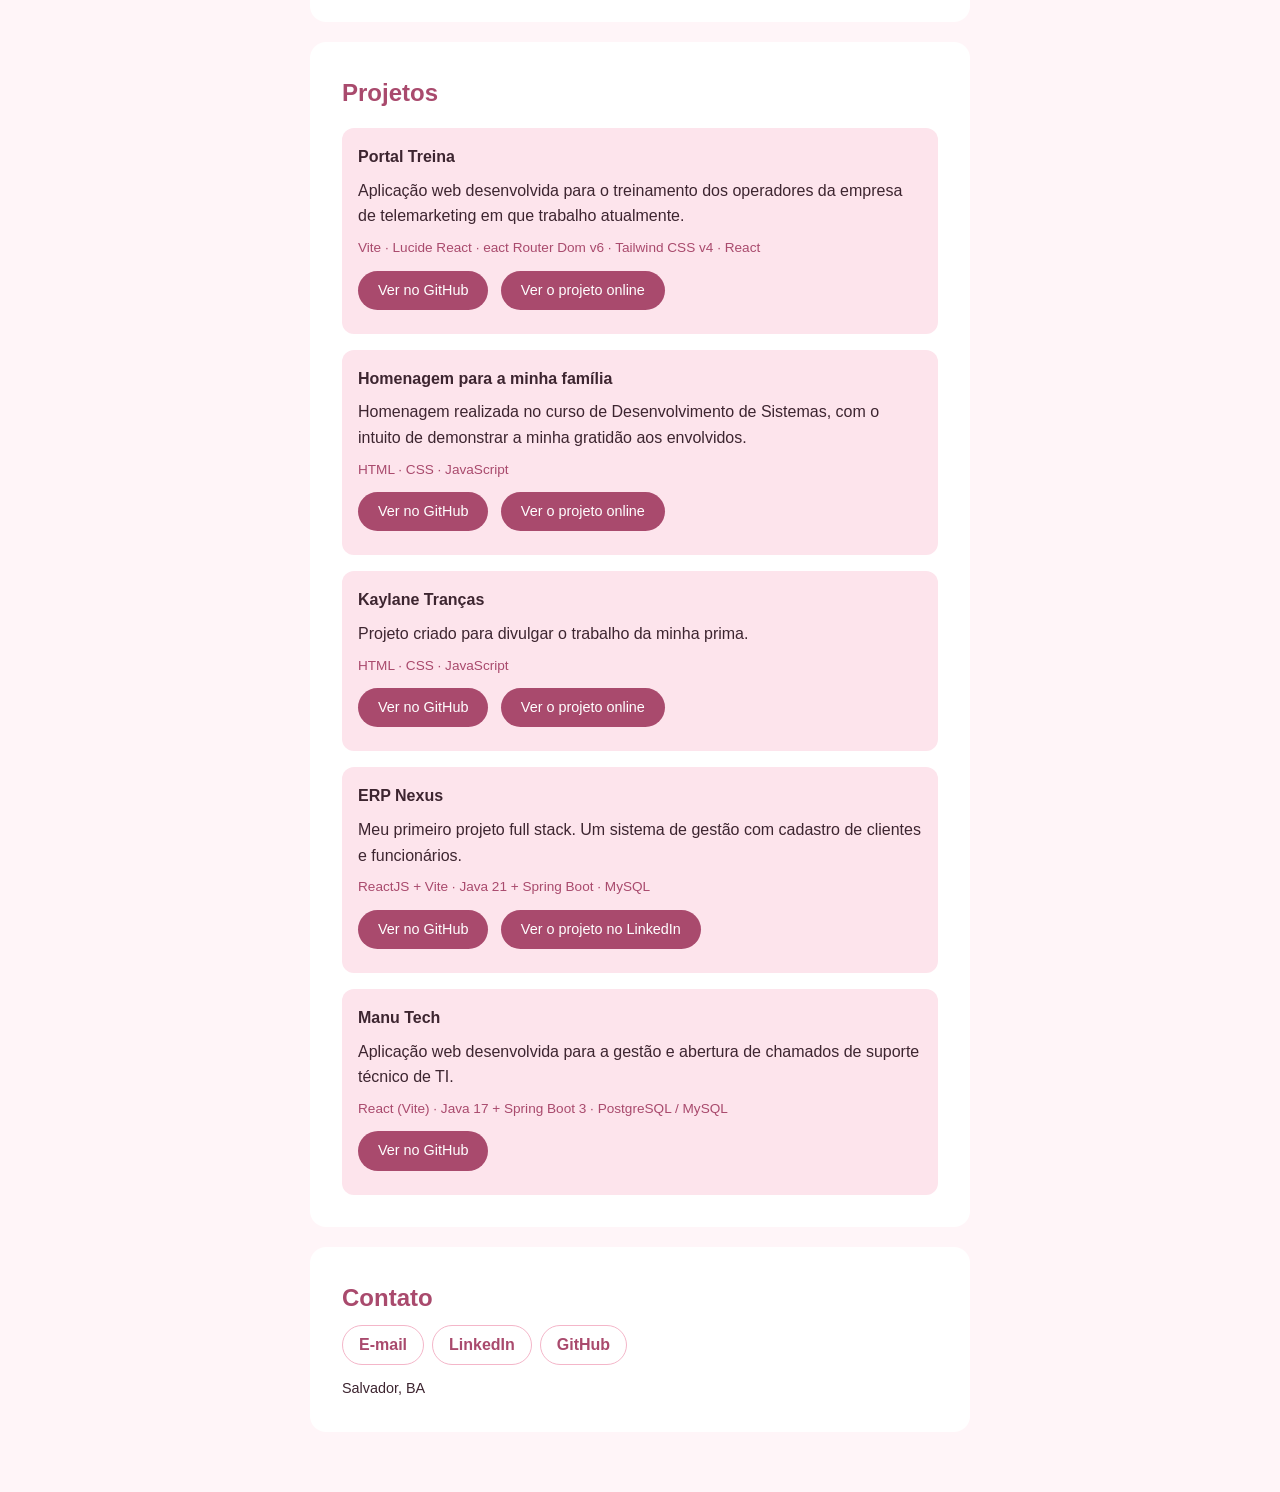
==== commit fdbad7cd: "projetos" ====
--- a/index.html
+++ b/index.html
@@ -39,7 +39,7 @@
                 <li>Python</li>
             </ul>
 
-             <h3>Linguagens de marcação</h3>
+            <h3>Linguagens de marcação</h3>
             <ul class="lista-habilidades">
                 <li>HTML</li>
                 <li>CSS</li>
@@ -99,6 +99,22 @@
 
         <section id="projetos">
             <h2>Projetos</h2>
+
+            <!-- Portal Treina-->
+            <article class="projeto">
+                <h3>Portal Treina</h3>
+                <p>
+                    Aplicação web desenvolvida para o treinamento dos operadores da empresa de telemarketing em que
+                    trabalho atualmente.
+                </p>
+                <p class="tecnologias"> Vite · Lucide React · eact Router Dom v6 · Tailwind CSS v4 · React</p>
+                <a class="botao" href="https://github.com/xstephaniexsouzax/Treinamentos" target="_blank"
+                    rel="noopener noreferrer">Ver no GitHub</a>
+                <a class="botao" href="https://treinamento-nine-azure.vercel.app/" target="_blank"
+                    rel="noopener noreferrer">Ver o projeto online</a>
+            </article>
+
+
             <!-- Homenagem -->
             <article class="projeto">
                 <h3>Homenagem para a minha família</h3>
@@ -148,19 +164,6 @@
                     rel="noopener noreferrer">Ver no GitHub</a>
             </article>
 
-            <!-- Portal Treina-->
-            <article class="projeto">
-                <h3>Portal Treina</h3>
-                <p>
-                    Aplicação web desenvolvida para o treinamento dos operadores da empresa de telemarketing em que trabalho atualmente.
-                </p>
-                <p class="tecnologias"> Vite · Lucide React · eact Router Dom v6 · Tailwind CSS v4 · React</p>
-                <a class="botao" href="https://github.com/xstephaniexsouzax/Treinamentos" target="_blank"
-                    rel="noopener noreferrer">Ver no GitHub</a>
-                      <a class="botao" href="https://treinamento-nine-azure.vercel.app/" target="_blank"
-                    rel="noopener noreferrer">Ver o projeto online</a>
-            </article>
-
         </section>
 
         <section id="contato">
